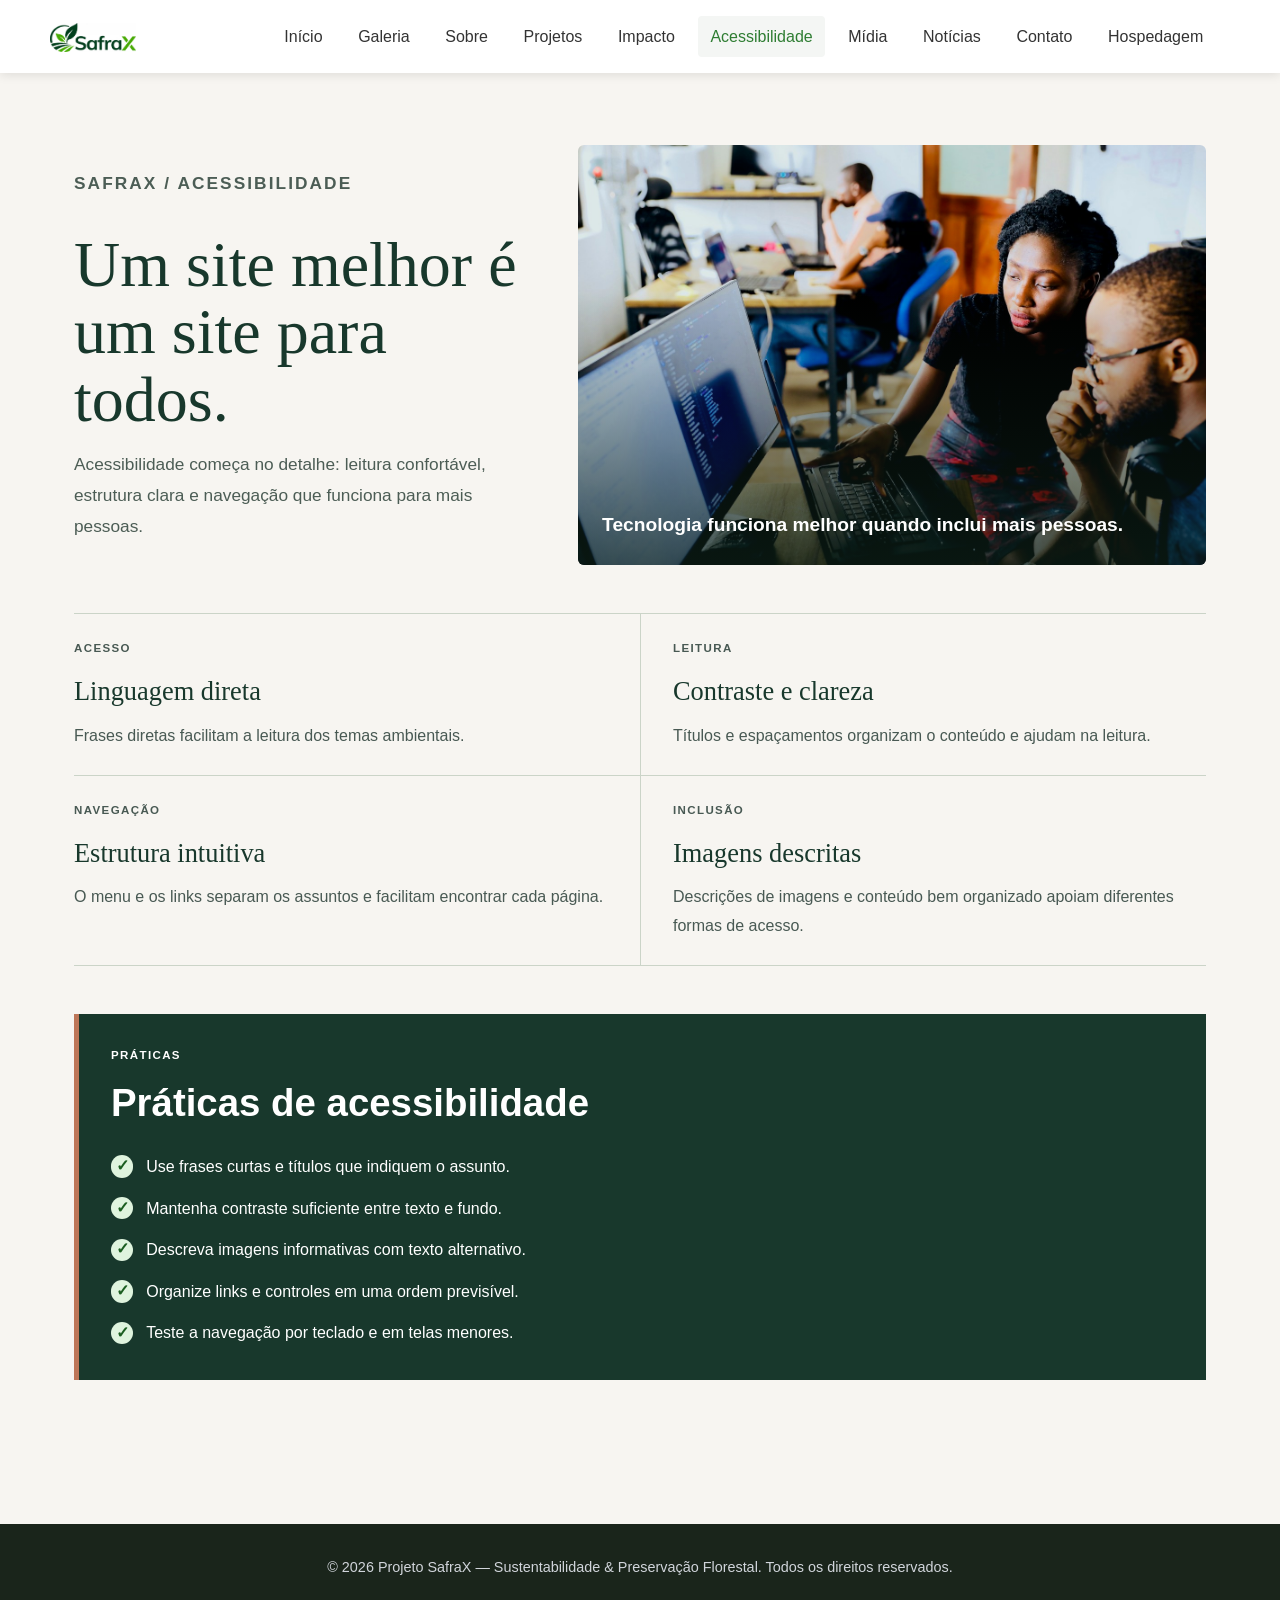
==== html/acessibilidade.html @ 42d0165a "atualização final" ====
<!DOCTYPE html>
<html lang="pt-BR">
<head>
    <meta charset="UTF-8">
    <meta name="viewport" content="width=device-width, initial-scale=1.0">
    <meta name="description" content="Acessibilidade, leitura clara e inclusão digital no projeto SafraX.">
    <title>Acessibilidade — SafraX</title>
    <link rel="stylesheet" href="../css/principal.css">
    <script src="../js/script.js" defer></script>
</head>
<body class="accessibility-page">
    <header>
        <nav class="navbar">
            <a href="index.html" class="logo">
                <img src="../img/SafraX-1-transparent.png" alt="SafraX Meio Ambiente">
            </a>

            <div class="hamburger" id="hamburger" aria-label="Abrir Menu">
                <span></span>
                <span></span>
                <span></span>
            </div>

            <ul class="nav-menu" id="nav-menu">
                <li><a href="index.html" class="nav-link">Início</a></li>
                <li><a href="galeria.html" class="nav-link">Galeria</a></li>
                <li><a href="sobre.html" class="nav-link">Sobre</a></li>
                <li><a href="projetos.html" class="nav-link">Projetos</a></li>
                <li><a href="impacto.html" class="nav-link">Impacto</a></li>
                <li><a href="acessibilidade.html" class="nav-link active" aria-current="page">Acessibilidade</a></li>
                <li><a href="midia.html" class="nav-link">Mídia</a></li>
                <li><a href="noticias.html" class="nav-link">Notícias</a></li>
                <li><a href="contato.html" class="nav-link">Contato</a></li>
                <li><a href="orcamento_hospedagem.html" class="nav-link">Hospedagem</a></li>
            </ul>
        </nav>
    </header>

    <main class="page-shell">
        <section class="hero">
            <div>
                <p class="eyebrow">SafraX / acessibilidade</p>
                <h1>Um site melhor é um site para todos.</h1>
                <p>Acessibilidade começa no detalhe: leitura confortável, estrutura clara e navegação que funciona para mais pessoas.</p>
            </div>
            <figure class="hero-visual">
                <img src="../img/accessibility-workshop.jpg" alt="Duas pessoas colaboram diante de um computador em um espaço de trabalho">
                <figcaption>Tecnologia funciona melhor quando inclui mais pessoas.</figcaption>
            </figure>
        </section>

        <section class="grid">
            <article class="card">
                <p class="eyebrow">Acesso</p>
                <h3>Linguagem direta</h3>
                <p>Frases diretas facilitam a leitura dos temas ambientais.</p>
            </article>

            <article class="card">
                <p class="eyebrow">Leitura</p>
                <h3>Contraste e clareza</h3>
                <p>Títulos e espaçamentos organizam o conteúdo e ajudam na leitura.</p>
            </article>

            <article class="card">
                <p class="eyebrow">Navegação</p>
                <h3>Estrutura intuitiva</h3>
                <p>O menu e os links separam os assuntos e facilitam encontrar cada página.</p>
            </article>

            <article class="card">
                <p class="eyebrow">Inclusão</p>
                <h3>Imagens descritas</h3>
                <p>Descrições de imagens e conteúdo bem organizado apoiam diferentes formas de acesso.</p>
            </article>
        </section>

        <section class="principles">
            <p class="eyebrow">Práticas</p>
            <h2 class="principles-title">Práticas de acessibilidade</h2>
            <ul class="checklist">
                <li>Use frases curtas e títulos que indiquem o assunto.</li>
                <li>Mantenha contraste suficiente entre texto e fundo.</li>
                <li>Descreva imagens informativas com texto alternativo.</li>
                <li>Organize links e controles em uma ordem previsível.</li>
                <li>Teste a navegação por teclado e em telas menores.</li>
            </ul>
        </section>
    </main>

    <footer>
        <p>&copy; 2026 Projeto SafraX — Sustentabilidade &amp; Preservação Florestal. Todos os direitos reservados.</p>
    </footer>
</body>
</html>
---- css/principal.css ----
/* Estilos compartilhados pelo site: navegação, conteúdo e componentes gerais. */
@import url(header.css);
@import url(main.css);
@import url(cards.css);
@import url(info.css);
@import url(footer.css);
@import url(responsibilidade.css);

/* Estilos específicos de cada página; veja seus seletores nos arquivos importados. */
@import url(acessibilidade.css);
@import url(contato.css);
@import url(galeria.css);
@import url(hospedagem.css);
@import url(midia.css);
@import url(sobre.css);
@import url(tree-growth.css);

/* Reset comum para manter medidas e espacamentos previsiveis. */
* {
    margin: 0;
    padding: 0;
    box-sizing: border-box;
}

body {
    font-family: var(--font-main);
    color: var(--text-color);
    background-color: #fafafa;
    line-height: 1.6;
}

/* Variaveis globais: cores, fontes, larguras e alturas das capas. */
:root {
    --primary-color: #2e7d32;
    --primary-dark: #1b5e20;
    --secondary-color: #a5d6a7;
    --text-color: #333333;
    --light-bg: #f4f6f4;
    --white: #ffffff;
    --font-main: 'Segoe UI', Tahoma, Geneva, Verdana, sans-serif;
    --max-width: 1200px;
    --gallery-ink: #18382c;
    --gallery-leaf: #32634a;
    --gallery-paper: #f4f3ec;
    --gallery-clay: #bd7658;
    --about-ink: #18382c;
    --about-leaf: #32634a;
    --about-paper: #f4f3ec;
    --about-clay: #bd7658;
    --page-cover-height: 560px;
}

/* Capas ficam mais baixas conforme a tela diminui. */
@media (max-width: 850px) {
    :root {
        --page-cover-height: 520px;
    }
}

@media (max-width: 600px) {
    :root {
        --page-cover-height: 500px;
    }
}
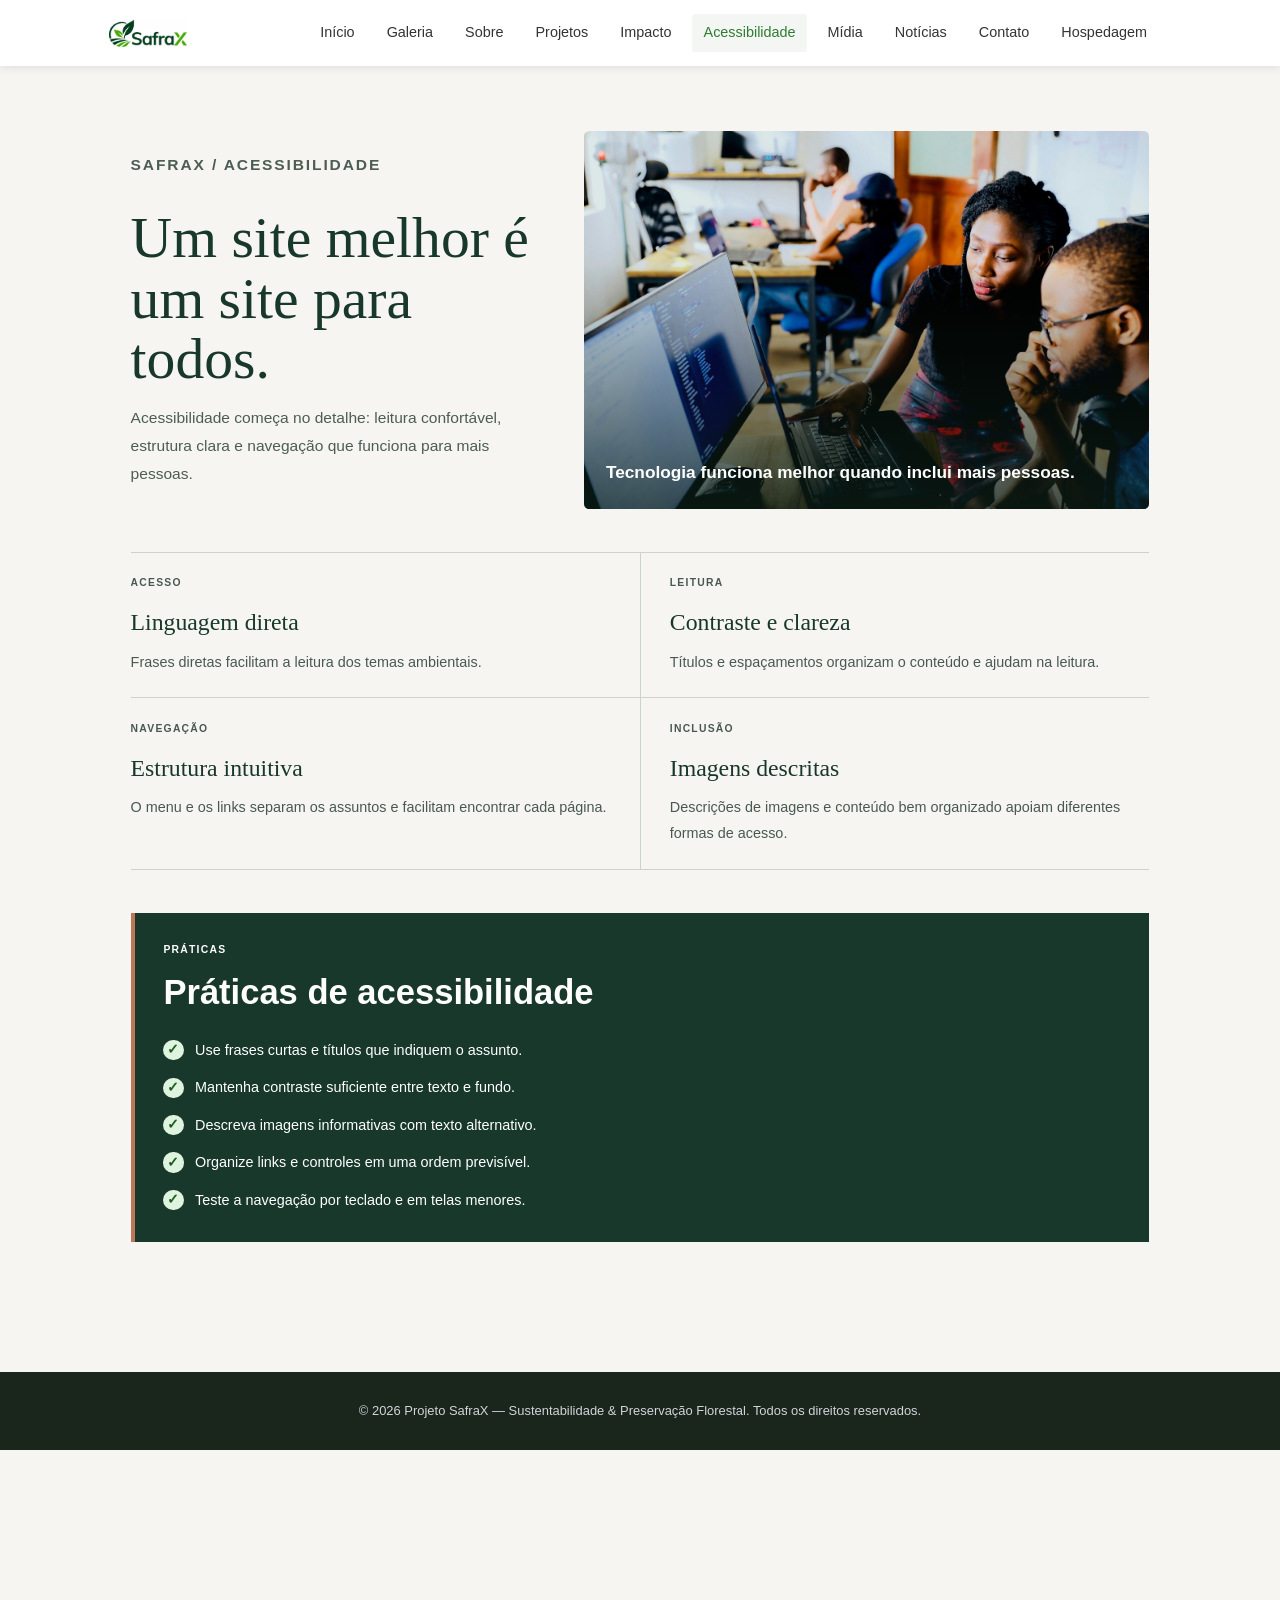
==== commit 8fee41ce: "atualização final" ====
--- a/html/acessibilidade.html
+++ b/html/acessibilidade.html
@@ -15,11 +15,11 @@
                 <img src="../img/SafraX-1-transparent.png" alt="SafraX Meio Ambiente">
             </a>
 
-            <div class="hamburger" id="hamburger" aria-label="Abrir Menu">
+            <button class="hamburger" id="hamburger" type="button" aria-label="Abrir menu" aria-controls="nav-menu" aria-expanded="false">
                 <span></span>
                 <span></span>
                 <span></span>
-            </div>
+            </button>
 
             <ul class="nav-menu" id="nav-menu">
                 <li><a href="index.html" class="nav-link">Início</a></li>
--- a/css/principal.css
+++ b/css/principal.css
@@ -4,7 +4,6 @@
 @import url(cards.css);
 @import url(info.css);
 @import url(footer.css);
-@import url(responsibilidade.css);
 
 /* Estilos específicos de cada página; veja seus seletores nos arquivos importados. */
 @import url(acessibilidade.css);
@@ -14,8 +13,9 @@
 @import url(midia.css);
 @import url(sobre.css);
 @import url(tree-growth.css);
+@import url(responsibilidade.css);
 
-/* Reset comum para manter medidas e espacamentos previsiveis. */
+/* Reset comum para manter medidas e espacamentos. */
 * {
     margin: 0;
     padding: 0;
@@ -27,6 +27,10 @@
     color: var(--text-color);
     background-color: #fafafa;
     line-height: 1.6;
+}
+
+html {
+    zoom: 0.9;
 }
 
 /* Variaveis globais: cores, fontes, larguras e alturas das capas. */
@@ -47,18 +51,4 @@
     --about-leaf: #32634a;
     --about-paper: #f4f3ec;
     --about-clay: #bd7658;
-    --page-cover-height: 560px;
 }
-
-/* Capas ficam mais baixas conforme a tela diminui. */
-@media (max-width: 850px) {
-    :root {
-        --page-cover-height: 520px;
-    }
-}
-
-@media (max-width: 600px) {
-    :root {
-        --page-cover-height: 500px;
-    }
-}
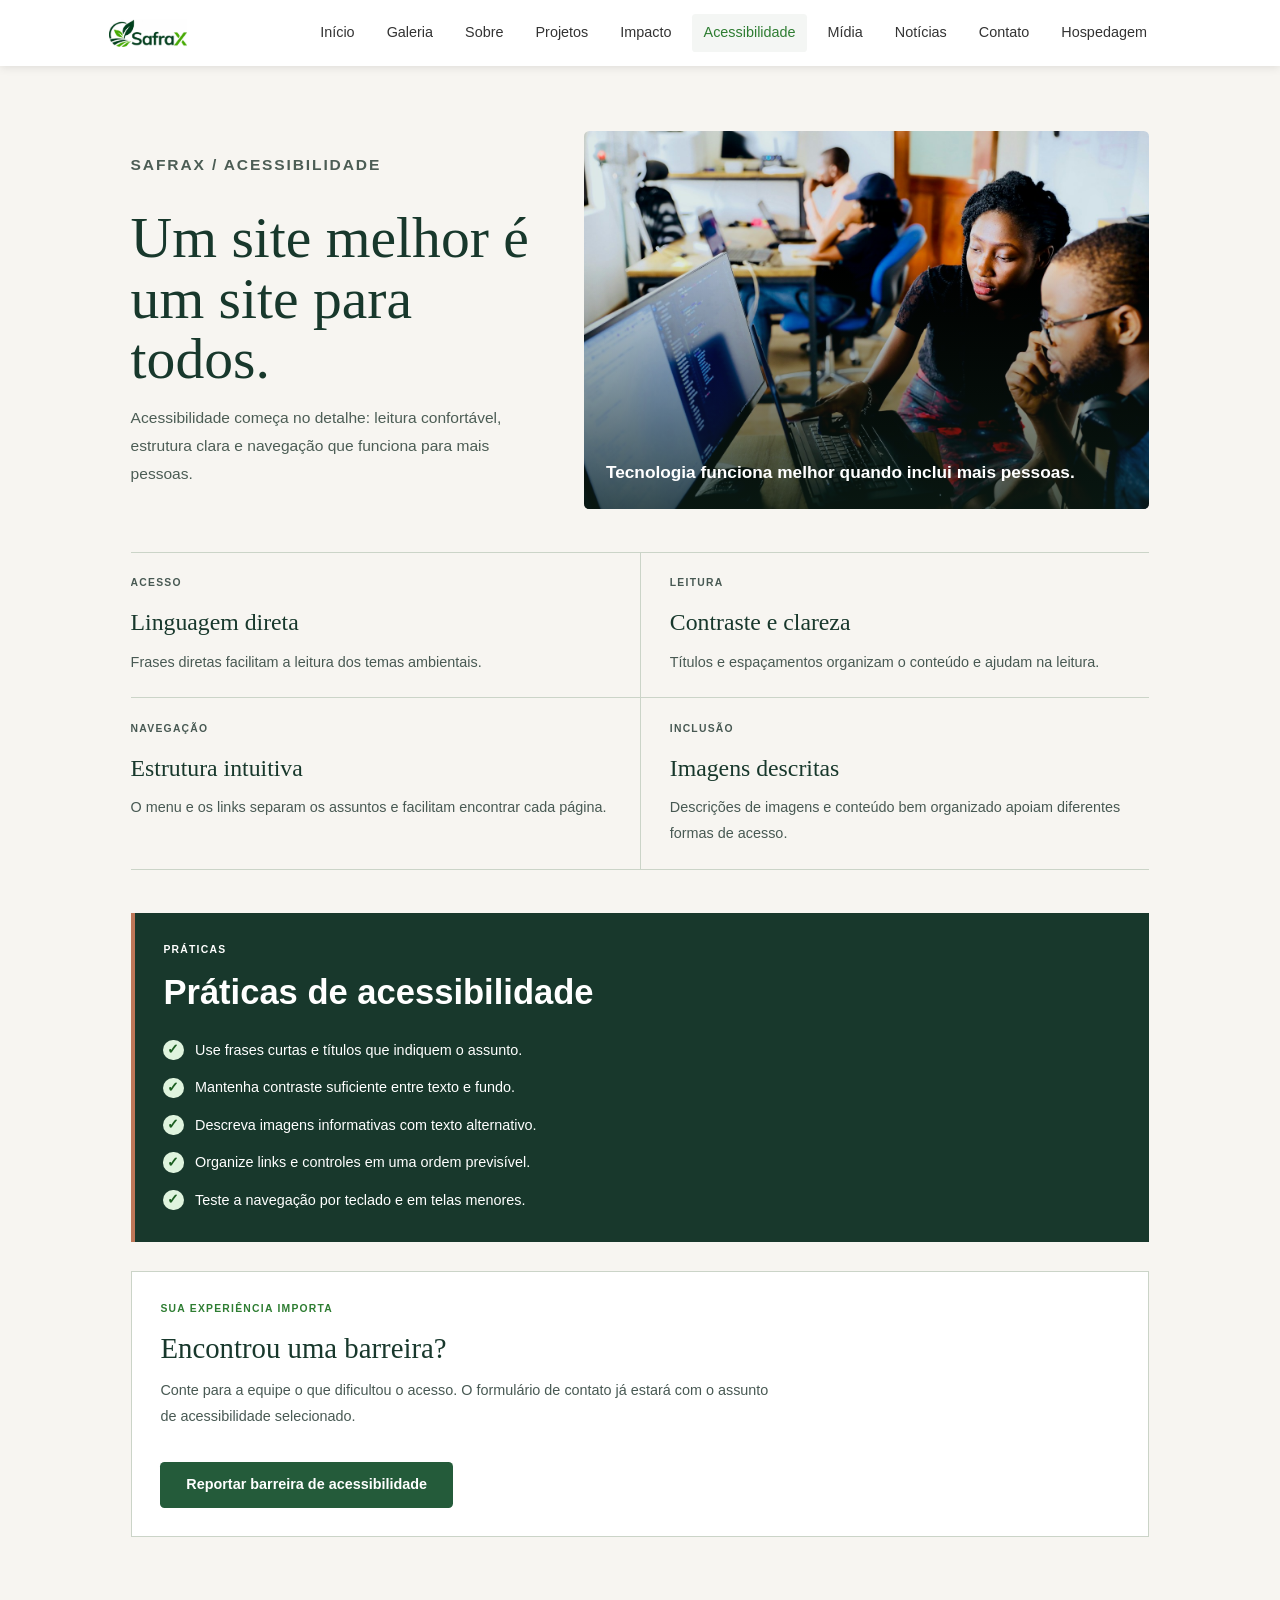
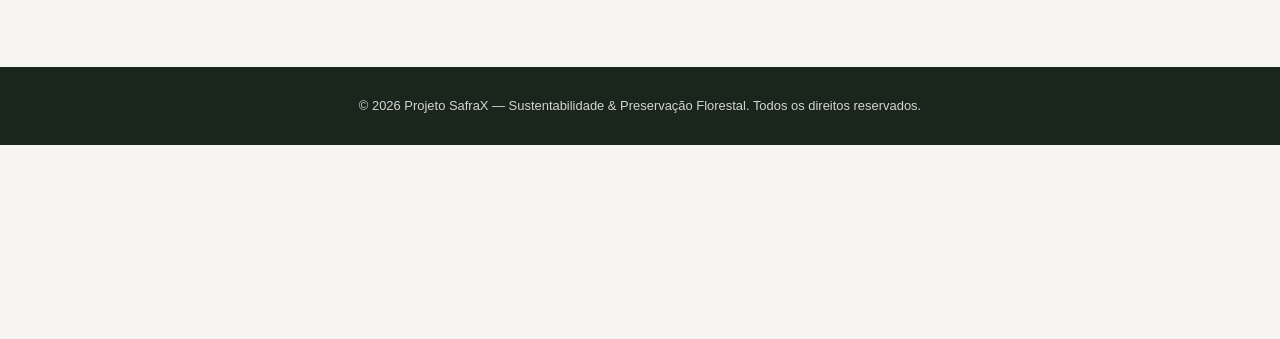
==== commit 57acf455: "atualização final" ====
--- a/html/acessibilidade.html
+++ b/html/acessibilidade.html
@@ -8,7 +8,7 @@
     <link rel="stylesheet" href="../css/principal.css">
     <script src="../js/script.js" defer></script>
 </head>
-<body class="accessibility-page">
+<body class="acessibilidade-pagina">
     <header>
         <nav class="navbar">
             <a href="index.html" class="logo">
@@ -27,7 +27,7 @@
                 <li><a href="sobre.html" class="nav-link">Sobre</a></li>
                 <li><a href="projetos.html" class="nav-link">Projetos</a></li>
                 <li><a href="impacto.html" class="nav-link">Impacto</a></li>
-                <li><a href="acessibilidade.html" class="nav-link active" aria-current="page">Acessibilidade</a></li>
+                <li><a href="acessibilidade.html" class="nav-link ativo" aria-current="page">Acessibilidade</a></li>
                 <li><a href="midia.html" class="nav-link">Mídia</a></li>
                 <li><a href="noticias.html" class="nav-link">Notícias</a></li>
                 <li><a href="contato.html" class="nav-link">Contato</a></li>
@@ -36,55 +36,62 @@
         </nav>
     </header>
 
-    <main class="page-shell">
+    <main class="pagina-conteudo">
         <section class="hero">
             <div>
-                <p class="eyebrow">SafraX / acessibilidade</p>
+                <p class="rotulo">SafraX / acessibilidade</p>
                 <h1>Um site melhor é um site para todos.</h1>
                 <p>Acessibilidade começa no detalhe: leitura confortável, estrutura clara e navegação que funciona para mais pessoas.</p>
             </div>
-            <figure class="hero-visual">
+            <figure class="capa-visual">
                 <img src="../img/accessibility-workshop.jpg" alt="Duas pessoas colaboram diante de um computador em um espaço de trabalho">
                 <figcaption>Tecnologia funciona melhor quando inclui mais pessoas.</figcaption>
             </figure>
         </section>
 
-        <section class="grid">
-            <article class="card">
-                <p class="eyebrow">Acesso</p>
+        <section class="grade">
+            <article class="cartao">
+                <p class="rotulo">Acesso</p>
                 <h3>Linguagem direta</h3>
                 <p>Frases diretas facilitam a leitura dos temas ambientais.</p>
             </article>
 
-            <article class="card">
-                <p class="eyebrow">Leitura</p>
+            <article class="cartao">
+                <p class="rotulo">Leitura</p>
                 <h3>Contraste e clareza</h3>
                 <p>Títulos e espaçamentos organizam o conteúdo e ajudam na leitura.</p>
             </article>
 
-            <article class="card">
-                <p class="eyebrow">Navegação</p>
+            <article class="cartao">
+                <p class="rotulo">Navegação</p>
                 <h3>Estrutura intuitiva</h3>
                 <p>O menu e os links separam os assuntos e facilitam encontrar cada página.</p>
             </article>
 
-            <article class="card">
-                <p class="eyebrow">Inclusão</p>
+            <article class="cartao">
+                <p class="rotulo">Inclusão</p>
                 <h3>Imagens descritas</h3>
                 <p>Descrições de imagens e conteúdo bem organizado apoiam diferentes formas de acesso.</p>
             </article>
         </section>
 
-        <section class="principles">
-            <p class="eyebrow">Práticas</p>
-            <h2 class="principles-title">Práticas de acessibilidade</h2>
-            <ul class="checklist">
+        <section class="principios">
+            <p class="rotulo">Práticas</p>
+            <h2 class="principios-titulo">Práticas de acessibilidade</h2>
+            <ul class="verificacao">
                 <li>Use frases curtas e títulos que indiquem o assunto.</li>
                 <li>Mantenha contraste suficiente entre texto e fundo.</li>
                 <li>Descreva imagens informativas com texto alternativo.</li>
                 <li>Organize links e controles em uma ordem previsível.</li>
                 <li>Teste a navegação por teclado e em telas menores.</li>
             </ul>
+        </section>
+
+        <section class="acessibilidade-retorno" aria-labelledby="accessibility-feedback-title">
+            <p class="rotulo">Sua experiência importa</p>
+            <h2 id="accessibility-feedback-title">Encontrou uma barreira?</h2>
+            <p>Conte para a equipe o que dificultou o acesso. O formulário de contato já estará com o assunto de acessibilidade selecionado.</p>
+            <a class="btn" href="contato.html?ajuda=acessibilidade#form-title">Reportar barreira de acessibilidade</a>
         </section>
     </main>
 
--- a/css/principal.css
+++ b/css/principal.css
@@ -10,10 +10,10 @@
 @import url(contato.css);
 @import url(galeria.css);
 @import url(hospedagem.css);
+@import url(impacto.css);
 @import url(midia.css);
 @import url(sobre.css);
 @import url(tree-growth.css);
-@import url(responsibilidade.css);
 
 /* Reset comum para manter medidas e espacamentos. */
 * {
@@ -52,3 +52,541 @@
     --about-paper: #f4f3ec;
     --about-clay: #bd7658;
 }
+
+/* Regras responsivas consolidadas das paginas. */
+/* Altura base das capas, ajustada nos breakpoints abaixo. */
+:root {
+    --page-cover-height: 560px;
+}
+
+/* Reduz o titulo da capa em telas menores. */
+@media (max-width: 900px) {
+    .hero h1 {
+        font-size: 2rem;
+    }
+}
+
+/* Capas ficam mais baixas conforme a tela diminui. */
+@media (max-width: 850px) {
+    :root {
+        --page-cover-height: 520px;
+    }
+}
+
+@media (max-width: 600px) {
+    :root {
+        --page-cover-height: 500px;
+    }
+}
+
+@media (max-width: 800px) {
+    .impacto-capa {
+        min-height: var(--page-cover-height);
+        padding: 4rem 1.25rem;
+    }
+
+    .impacto-pagina .impacto-capa::before {
+        background-position: 58% center;
+    }
+
+    .impacto-capa h1 {
+        font-size: 3.2rem;
+    }
+
+    .impacto-capa-conteudo > p:not(.impacto-rotulo) {
+        font-size: 1rem;
+    }
+
+    .impacto-capa-indice {
+        right: 1.25rem;
+        bottom: 1rem;
+    }
+
+    .impacto-visao-geral,
+    .impacto-cartoes,
+    .impacto-dados,
+    .impacto-resposta,
+    .impacto-causas-solucoes {
+        padding-right: 1.25rem;
+        padding-left: 1.25rem;
+    }
+
+    .impacto-visao-geral {
+        grid-template-columns: 1fr;
+        gap: 1rem;
+        padding-top: 3.5rem;
+    }
+
+    .impacto-causas-solucoes {
+        grid-template-columns: 1fr;
+        padding-bottom: 1.25rem;
+    }
+
+    .impacto-visao-geral > .impacto-secao-rotulo {
+        padding-top: 0;
+    }
+
+    .impacto-visao-geral-texto h2,
+    .impacto-resposta-cabecalho h2 {
+        font-size: 2.25rem;
+    }
+
+    .impacto-cartoes {
+        grid-template-columns: 1fr;
+        gap: .8rem;
+        padding-bottom: 4rem;
+    }
+
+    .impacto-dados-cartoes {
+        grid-template-columns: 1fr;
+        gap: .8rem;
+    }
+
+    .impacto-dados {
+        padding-bottom: 4rem;
+    }
+
+    .impacto-cartao {
+        padding: 1rem .2rem 1.2rem;
+        border-bottom: 0;
+    }
+
+    .impacto-cartao:last-child {
+        border-bottom: 1px solid #c9cfc5;
+    }
+
+    .impacto-cartao-indice {
+        margin-bottom: .8rem;
+    }
+
+    .impacto-resposta {
+        grid-template-columns: 1fr;
+        gap: 2rem;
+        padding-top: 4rem;
+        padding-bottom: 5rem;
+    }
+}
+
+/* Tablet: empilha origem e princípios e reduz os espaços entre colunas. */
+@media (max-width: 850px) {
+    .sobre-origem {
+        grid-template-columns: 1fr;
+        gap: 1.2rem;
+        padding-top: 5rem;
+        padding-bottom: 5rem;
+    }
+
+    .sobre-origem > .sobre-secao-marcador {
+        padding-top: 0;
+    }
+
+    .sobre-tese {
+        grid-column: 1;
+    }
+
+    .sobre-principios {
+        grid-template-columns: 1fr;
+        gap: 2.5rem;
+    }
+
+    .sobre-perspectiva {
+        gap: 2.5rem;
+    }
+}
+
+/* Celular: uma coluna, tipografia menor e espaçamentos mais compactos. */
+@media (max-width: 600px) {
+    .sobre-capa {
+        padding: 3rem 1.25rem;
+    }
+
+    .sobre-capa-imagem {
+        object-position: 62% center;
+    }
+
+    .sobre-capa h1 {
+        font-size: 5rem;
+    }
+
+    .sobre-capa-resumo {
+        font-size: 1.45rem;
+    }
+
+    .sobre-capa-nota {
+        right: 1.25rem;
+        bottom: 1rem;
+    }
+
+    .sobre-origem {
+        padding: 4rem 1.25rem;
+    }
+
+    .sobre-origem-texto h2 {
+        margin-bottom: 1.3rem;
+        font-size: 2.35rem;
+    }
+
+    .sobre-origem-detalhe {
+        grid-template-columns: 1fr;
+        gap: 1rem;
+    }
+
+    .sobre-tese {
+        margin-top: 1.5rem;
+        font-size: 1.3rem;
+    }
+
+    .sobre-principios {
+        gap: 2rem;
+        padding: 4rem 1.25rem;
+    }
+
+    .sobre-principios-cabecalho h2 {
+        font-size: 2.8rem;
+    }
+
+    .sobre-principio {
+        grid-template-columns: 28px minmax(0, 1fr);
+        gap: .8rem;
+    }
+
+    .sobre-principio-palavra {
+        grid-column: 2;
+        grid-row: 2;
+        text-align: left;
+    }
+
+    .sobre-perspectiva {
+        grid-template-columns: 1fr;
+        padding: 4rem 1.25rem;
+    }
+
+    .sobre-perspectiva-imagem {
+        width: calc(100% - .8rem);
+    }
+
+    .sobre-perspectiva-imagem img {
+        aspect-ratio: 4 / 3;
+    }
+
+    .sobre-perspectiva-imagem span {
+        right: -.8rem;
+        font-size: 1rem;
+    }
+
+    .sobre-perspectiva-texto h2,
+    .sobre-contato h2 {
+        font-size: 2.35rem;
+    }
+
+    .sobre-contato {
+        padding: 3.5rem 1.25rem;
+    }
+}
+
+@media (hover: hover) {
+    body.midia-pagina .capa-figura:hover img,
+    body.midia-pagina .reportagem-cartao:hover img { transform: scale(1.045); }
+
+    body.midia-pagina .reportagem-cartao:hover {
+        transform: translateY(-4px);
+        border-color: #9fb6a2;
+        box-shadow: 0 12px 26px rgba(24, 56, 44, .12);
+    }
+}
+
+/* Reduz colunas e espaçamentos em telas menores. */
+@media (max-width: 850px) {
+    body.midia-pagina .pagina-conteudo { padding: 2.5rem 1rem 3.5rem; }
+
+    body.midia-pagina .hero {
+        grid-template-columns: 1fr;
+        gap: 1.5rem;
+        margin-bottom: 3rem;
+    }
+
+    body.midia-pagina .capa-figura {
+        aspect-ratio: 16 / 9;
+        max-height: 360px;
+    }
+
+    body.midia-pagina .reportagem-grade { grid-template-columns: repeat(2, minmax(0, 1fr)); }
+}
+
+/* No celular, reportagens aparecem em uma coluna. */
+@media (max-width: 600px) {
+    body.midia-pagina .hero h1 { font-size: 2.8rem; }
+    body.midia-pagina .secao-cabecalho h2 { font-size: 1.8rem; }
+    body.midia-pagina .reportagem-grade { grid-template-columns: 1fr; gap: 1rem; }
+}
+
+/* Desativa animacoes quando o movimento reduzido e preferido. */
+@media (prefers-reduced-motion: reduce) {
+    *,
+    *::before,
+    *::after {
+        animation-duration: .01ms !important;
+        animation-iteration-count: 1 !important;
+        scroll-behavior: auto !important;
+        transition-duration: .01ms !important;
+    }
+}
+
+@media (hover: hover) {
+    body.acessibilidade-pagina .capa-visual:hover img {
+        transform: scale(1.04);
+    }
+}
+
+/* No tablet, o texto e os cards passam para colunas mais estreitas. */
+@media (max-width: 850px) {
+    .inicio-pagina .inicio-introducao {
+        grid-template-columns: 1fr;
+        gap: 1rem;
+    }
+
+    .inicio-pagina .inicio-cartoes {
+        grid-template-columns: repeat(2, minmax(0, 1fr));
+    }
+}
+
+/* No celular, capa, cards e chamada final usam uma coluna. */
+@media (max-width: 600px) {
+    .inicio-pagina .inicio-capa {
+        min-height: var(--page-cover-height);
+        padding: 4rem 1.25rem;
+    }
+
+    .inicio-pagina .inicio-capa::before {
+        background-position: 58% center;
+    }
+
+    .inicio-pagina .inicio-capa h1 {
+        font-size: 4rem;
+    }
+
+    .inicio-pagina .inicio-capa .inicio-resumo {
+        font-size: 1rem;
+    }
+
+    .inicio-pagina .inicio-principal {
+        padding: 3rem 1.25rem 4rem;
+    }
+
+    .inicio-pagina .inicio-introducao h2 {
+        font-size: 2rem;
+    }
+
+    .inicio-pagina .inicio-cartoes {
+        grid-template-columns: 1fr;
+    }
+
+    .inicio-pagina .inicio-chamada {
+        align-items: flex-start;
+        padding: 1.5rem;
+    }
+
+    .inicio-pagina .inicio-chamada .informacao-texto {
+        flex-basis: 100%;
+    }
+
+    .inicio-pagina .inicio-chamada h2 {
+        font-size: 1.7rem;
+    }
+}
+
+@media (hover: hover) {
+    body.hospedagem-pagina .hospedagem-visual:hover img { transform: scale(1.04); }
+}
+
+/* Em telas menores, empilha a apresentacao; a tabela pode rolar horizontalmente. */
+@media (max-width: 850px) {
+    body.hospedagem-pagina .pagina-conteudo { padding: 2.5rem 1rem 3.5rem; }
+
+    body.hospedagem-pagina .hero {
+        grid-template-columns: 1fr;
+        gap: 1.5rem;
+        margin-bottom: 3rem;
+    }
+
+    body.hospedagem-pagina .hospedagem-visual { height: 320px; }
+}
+
+/* Em celulares, reduz a apresentacao e os titulos. */
+@media (max-width: 600px) {
+    body.hospedagem-pagina .hero h1 { font-size: 2.8rem; }
+    body.hospedagem-pagina .hospedagem-visual { height: 250px; }
+    body.hospedagem-pagina .secao-titulo h2 { font-size: 1.8rem; }
+}
+
+/* Respeita a preferencia de movimento reduzido do sistema. */
+@media (prefers-reduced-motion: reduce) {
+    *,
+    *::before,
+    *::after {
+        animation-duration: .01ms !important;
+        animation-iteration-count: 1 !important;
+        scroll-behavior: auto !important;
+        transition-duration: .01ms !important;
+    }
+}
+
+/* Em telas menores, os links abrem em uma lista vertical. */
+@media (max-width: 1200px) {
+    .hamburger {
+        display: flex;
+    }
+
+    .nav-menu {
+        position: absolute;
+        top: 100%;
+        left: 0;
+        display: none;
+        flex-direction: column;
+        width: 100%;
+        padding: 1rem 0;
+        background: var(--white);
+        box-shadow: 0 4px 6px rgba(0, 0, 0, 0.1);
+    }
+
+    .nav-menu.ativo {
+        display: flex;
+    }
+
+    .nav-menu li,
+    .nav-link {
+        width: 100%;
+        text-align: center;
+    }
+}
+
+/* Em tablet e celular, reduz colunas e compacta os controles. */
+@media (max-width: 800px) {
+  .galeria-capa {
+    min-height: var(--page-cover-height);
+    padding: 4rem 1.5rem;
+  }
+
+  .galeria-pagina .galeria-capa::before {
+    background-position: 58% center;
+  }
+
+  .galeria-cabecalho {
+    align-items: start;
+    flex-direction: column;
+    gap: .8rem;
+  }
+
+  .galeria-cabecalho > p {
+    max-width: 560px;
+  }
+
+  .galeria-grade {
+    grid-template-columns: repeat(2, minmax(0, 1fr));
+    gap: 1.25rem;
+  }
+}
+
+/* Mantem imagens e filtros utilizaveis em telas pequenas. */
+@media (max-width: 560px) {
+  .galeria-capa {
+    min-height: var(--page-cover-height);
+    padding: 3.5rem 1.25rem;
+  }
+
+  .galeria-capa h1 {
+    font-size: 2.8rem;
+  }
+
+  .galeria-capa-conteudo > p:not(.galeria-rotulo) {
+    font-size: 1rem;
+  }
+
+  .galeria-capa-indice {
+    right: 1.25rem;
+    bottom: 1rem;
+  }
+
+  .galeria-colecao {
+    padding: 3.5rem 1.25rem 4rem;
+  }
+
+  .galeria-cabecalho h2 {
+    font-size: 2rem;
+  }
+
+  .galeria-ferramentas {
+    align-items: start;
+    flex-direction: column;
+  }
+
+  .galeria-filtros {
+    gap: .3rem;
+  }
+
+  .galeria-filtro {
+    padding: .45rem .65rem;
+    font-size: .82rem;
+  }
+
+  .galeria-grade {
+    grid-template-columns: 1fr;
+    gap: 1.5rem;
+  }
+
+  .galeria-abrir-rotulo {
+    opacity: 1;
+    transform: none;
+  }
+}
+
+/* Reorganiza paineis e campos em telas estreitas. */
+@media (max-width: 980px) {
+    .contato-estrutura,
+    .formulario-linha {
+        grid-template-columns: 1fr;
+    }
+
+    .equipe-grade {
+        grid-template-columns: repeat(2, minmax(0, 1fr));
+    }
+}
+
+/* Evita transicoes de formulario para quem prefere menos movimento. */
+@media (prefers-reduced-motion: reduce) {
+    .contato-formulario input,
+    .contato-formulario select,
+    .contato-formulario textarea,
+    .btn {
+        transition: none;
+    }
+}
+
+/* Ajusta o layout para telas menores e empilha o conteudo. */
+@media (max-width: 850px) {
+    body.acessibilidade-pagina .pagina-conteudo { padding: 2.5rem 1rem 3.5rem; }
+
+    body.acessibilidade-pagina .hero {
+        grid-template-columns: 1fr;
+        gap: 1.5rem;
+    }
+
+    body.acessibilidade-pagina .capa-visual { height: 300px; }
+    body.acessibilidade-pagina .grade { grid-template-columns: 1fr; }
+
+    body.acessibilidade-pagina .cartao,
+    body.acessibilidade-pagina .cartao:nth-child(odd),
+    body.acessibilidade-pagina .cartao:nth-child(even) {
+        padding: 1.25rem 0;
+        border-left: 0;
+    }
+}
+
+/* Reduz titulos e espacamentos em celulares. */
+@media (max-width: 600px) {
+    body.acessibilidade-pagina .hero h1 { font-size: 2.8rem; }
+    body.acessibilidade-pagina .capa-visual { height: 250px; }
+    body.acessibilidade-pagina .principios { padding: 1.4rem; }
+    body.acessibilidade-pagina .principios-titulo { font-size: 2rem; }
+    .equipe-grade { grid-template-columns: 1fr; }
+}
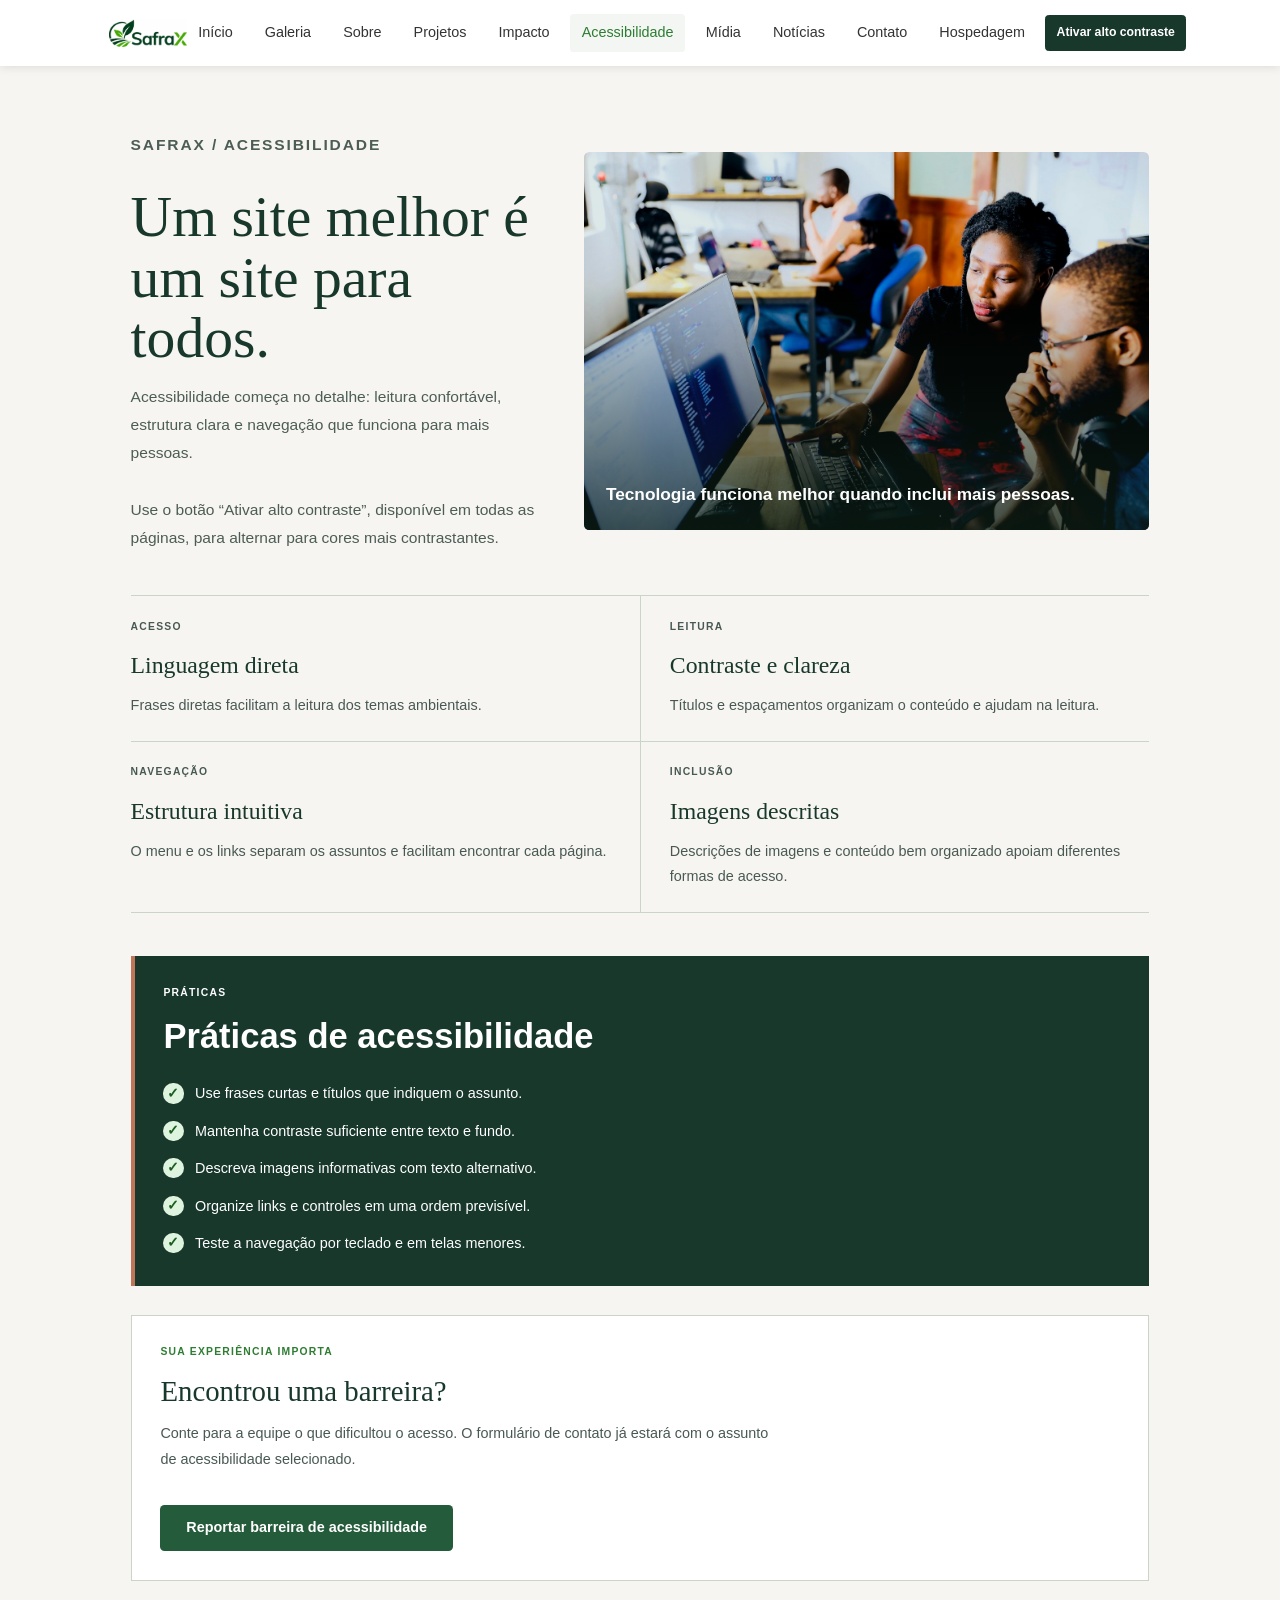
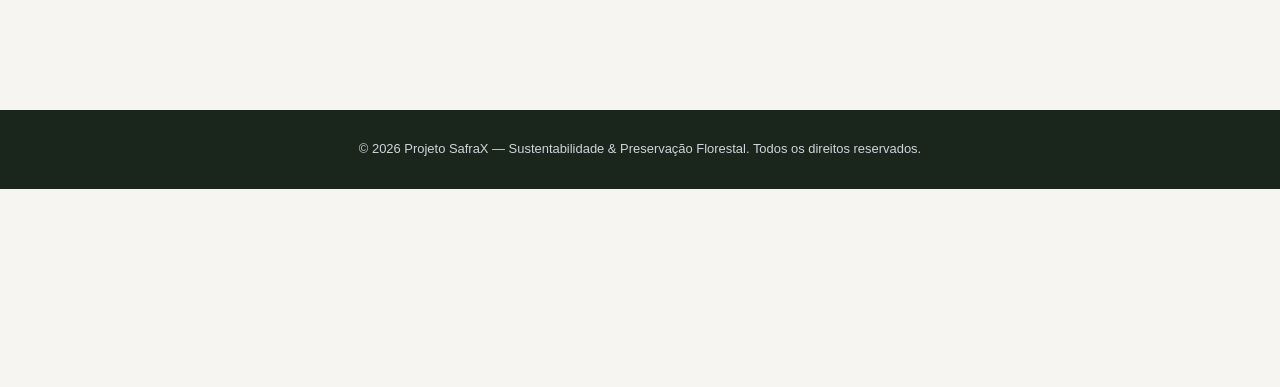
==== commit c3d5cd88: "commit final" ====
--- a/html/acessibilidade.html
+++ b/html/acessibilidade.html
@@ -42,6 +42,7 @@
                 <p class="rotulo">SafraX / acessibilidade</p>
                 <h1>Um site melhor é um site para todos.</h1>
                 <p>Acessibilidade começa no detalhe: leitura confortável, estrutura clara e navegação que funciona para mais pessoas.</p>
+                <p>Use o botão “Ativar alto contraste”, disponível em todas as páginas, para alternar para cores mais contrastantes.</p>
             </div>
             <figure class="capa-visual">
                 <img src="../img/accessibility-workshop.jpg" alt="Duas pessoas colaboram diante de um computador em um espaço de trabalho">
--- a/css/principal.css
+++ b/css/principal.css
@@ -14,6 +14,7 @@
 @import url(midia.css);
 @import url(sobre.css);
 @import url(tree-growth.css);
+@import url(alto-contraste.css);
 
 /* Reset comum para manter medidas e espacamentos. */
 * {
